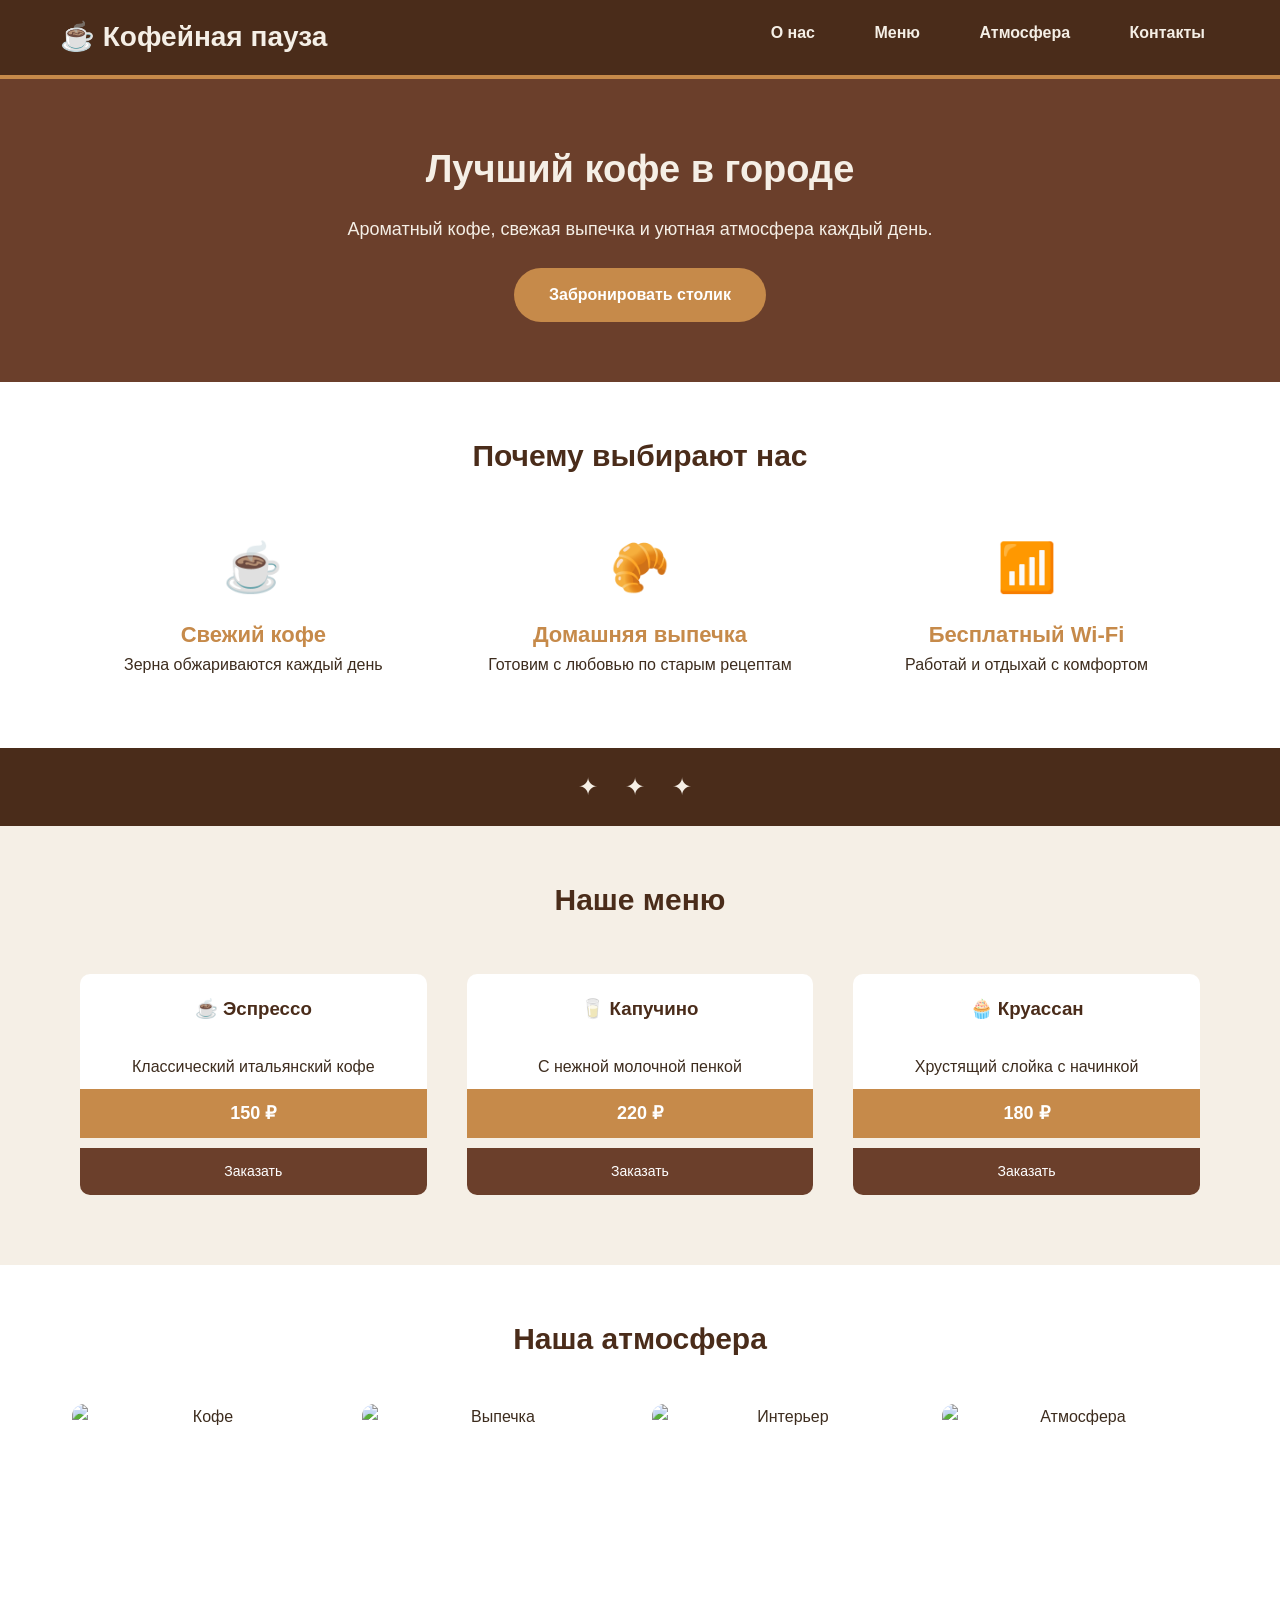
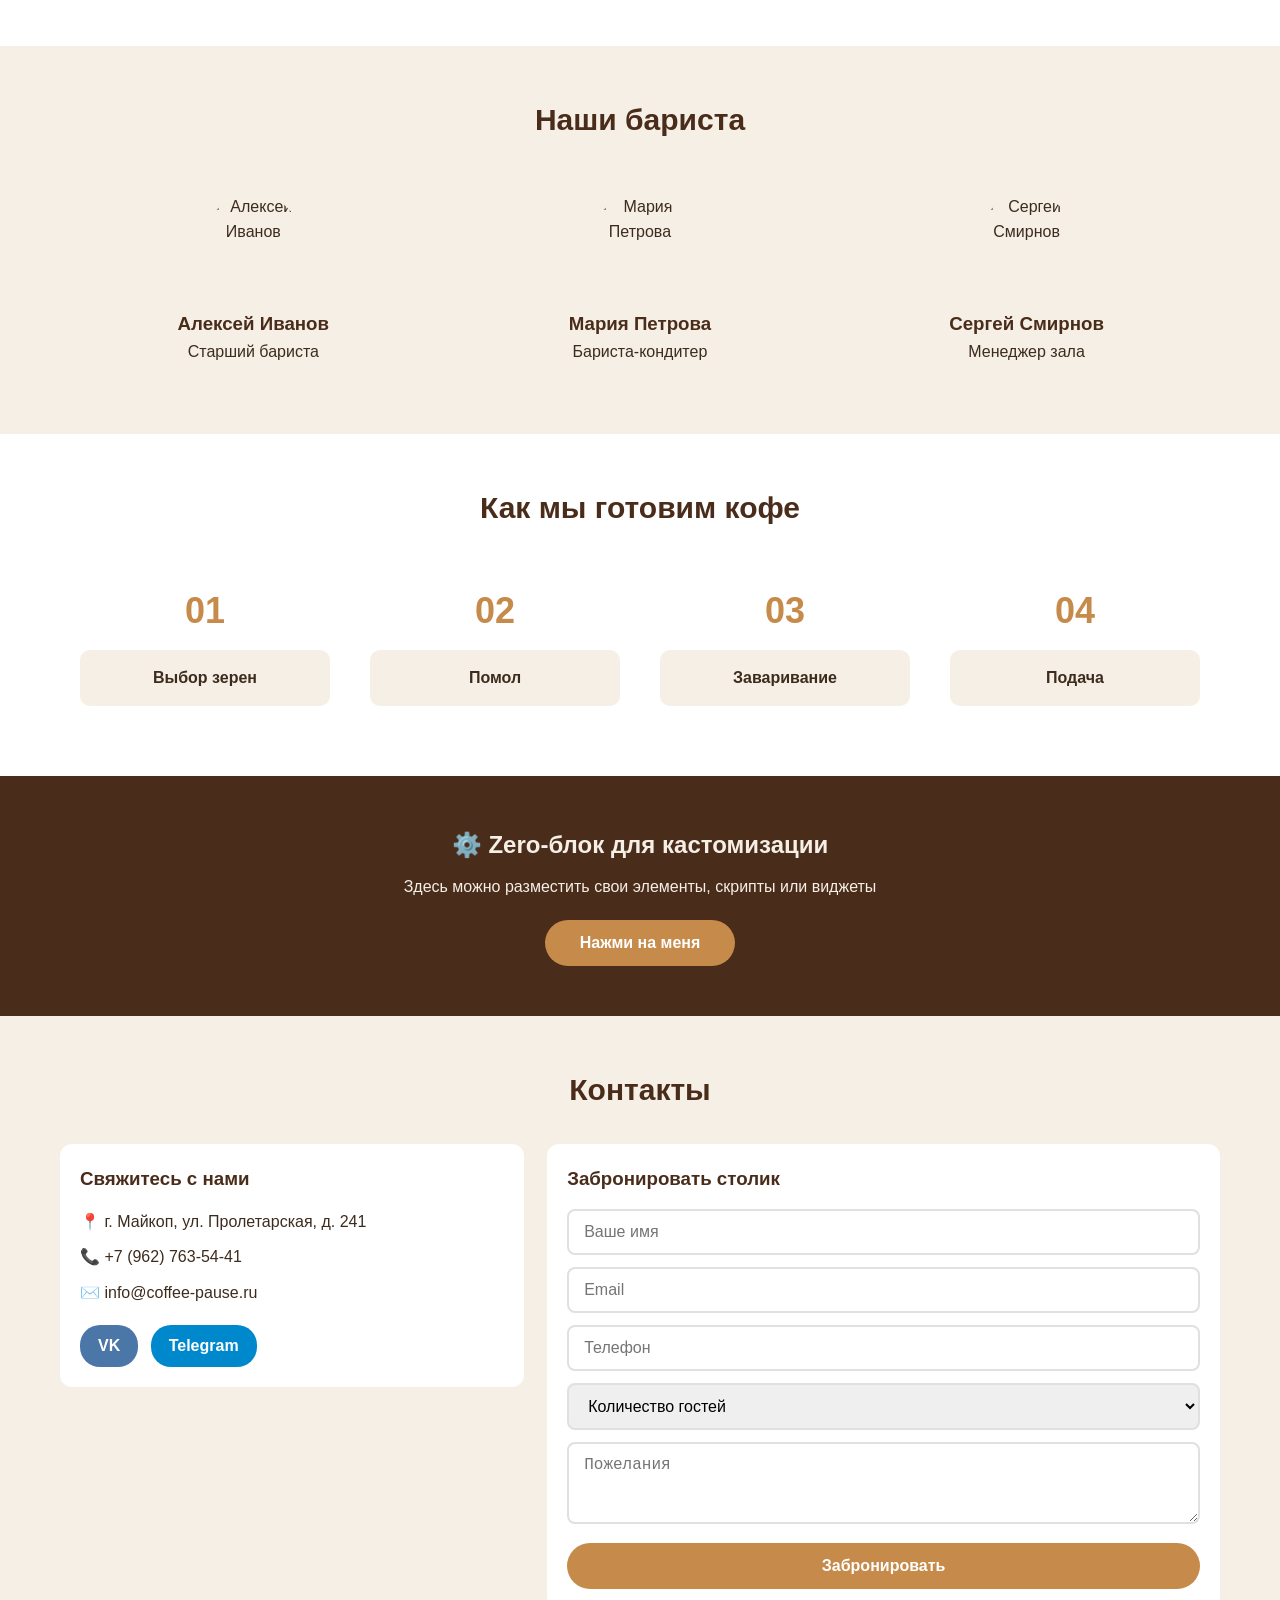
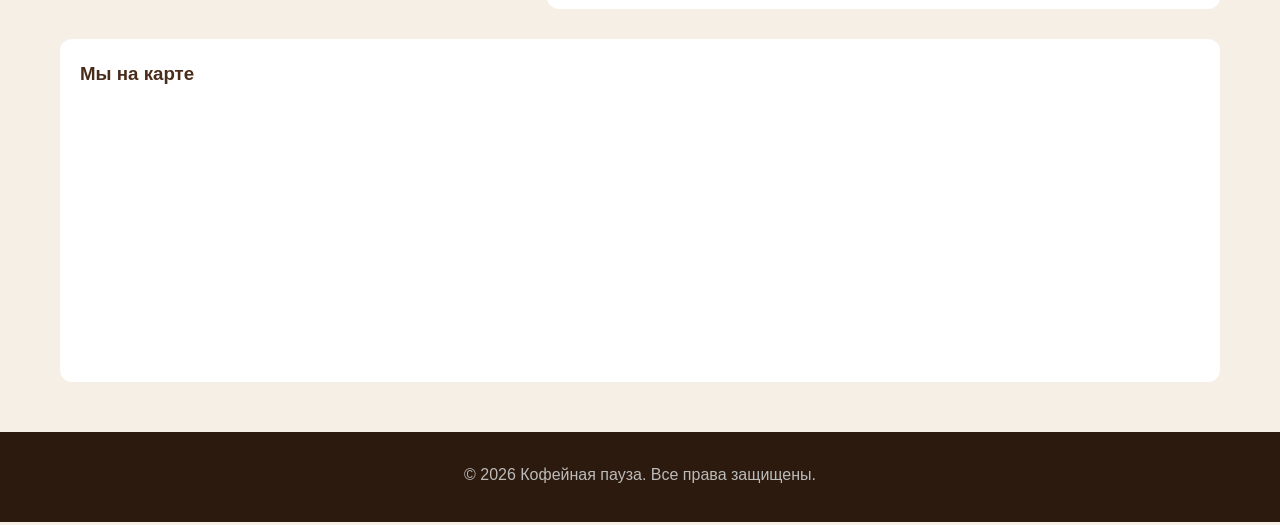
==== index.html @ 5cf55a65 "Add files via upload" ====
<!DOCTYPE html>
<html lang="ru">
<head>
    <meta charset="UTF-8">
    <meta name="viewport" content="width=device-width, initial-scale=1.0">
    <title>Кофейная пауза</title>
    <style>
        * {
            margin: 0;
            padding: 0;
            box-sizing: border-box;
        }

        body {
            background: #f5efe6;
            color: #3d2c1e;
            font-family: Arial, Times New Roman;
            font-size: 16px;
            line-height: 1.6;
        }

        .container {
            max-width: 1200px;
            margin: 0 auto;
            padding: 0 20px;
        }

        header {
            background: #4a2c1a;
            padding: 15px 0;
            border-bottom: 4px solid #c68a4a;
            overflow: hidden;
        }

        .logo {
            float: left;
        }

        .logo h1 {
            color: #f5efe6;
            font-size: 28px;
        }

        nav {
            float: right;
            margin-top: 5px;
        }

        nav ul {
            list-style: none;
        }

        nav ul li {
            display: inline;
            margin-left: 25px;
        }

        nav a {
            color: #f5efe6;
            text-decoration: none;
            font-weight: bold;
            padding: 8px 15px;
            border-radius: 20px;
        }

        nav a:hover {
            background: #c68a4a;
            color: #fff;
        }

        .hero {
            background: #6b3f2b;
            color: #f5efe6;
            padding: 60px 0;
            text-align: center;
        }

        .hero h2 {
            font-size: 38px;
            margin-bottom: 15px;
        }

        .hero p {
            font-size: 18px;
            margin-bottom: 25px;
        }

        .btn {
            display: inline-block;
            background: #c68a4a;
            color: #fff;
            padding: 14px 35px;
            border-radius: 30px;
            text-decoration: none;
            font-weight: bold;
            border: none;
            cursor: pointer;
            font-size: 16px;
        }

        .btn-small {
            display: inline-block;
            background: #6b3f2b;
            color: #fff;
            padding: 8px 20px;
            border-radius: 20px;
            text-decoration: none;
            font-size: 14px;
        }

        .advantages {
            background: #ffffff;
            padding: 50px 0;
            text-align: center;
        }

        .advantages h2 {
            font-size: 30px;
            margin-bottom: 30px;
            color: #4a2c1a;
        }

        .advantage-block {
            overflow: hidden;
        }

        .advantage-item {
            float: left;
            width: 33.33%;
            padding: 20px;
        }

        .icon {
            font-size: 48px;
            display: block;
            margin-bottom: 10px;
        }

        .advantage-item h3 {
            color: #c68a4a;
            font-size: 22px;
        }

        .divider {
            background: #4a2c1a;
            padding: 20px 0;
            text-align: center;
            color: #f5efe6;
            font-size: 24px;
            letter-spacing: 10px;
        }

        .services {
            background: #f5efe6;
            padding: 50px 0;
            text-align: center;
        }

        .services h2 {
            font-size: 30px;
            margin-bottom: 30px;
            color: #4a2c1a;
        }

        .services-block {
            overflow: hidden;
        }

        .service-item {
            float: left;
            width: 33.33%;
            padding: 20px;
        }

        .service-item h3 {
            background: #fff;
            padding: 20px;
            border-radius: 10px 10px 0 0;
            color: #4a2c1a;
        }

        .service-item p {
            background: #fff;
            padding: 10px;
        }

        .price {
            display: block;
            background: #c68a4a;
            color: #fff;
            padding: 10px;
            font-weight: bold;
            font-size: 18px;
        }

        .service-item .btn-small {
            margin-top: 10px;
            border-radius: 0 0 10px 10px;
            width: 100%;
            padding: 12px;
            box-sizing: border-box;
        }

        .gallery {
            background: #ffffff;
            padding: 50px 0;
            text-align: center;
        }

        .gallery h2 {
            font-size: 30px;
            margin-bottom: 30px;
            color: #4a2c1a;
        }

        .gallery-block {
            overflow: hidden;
        }

        .gallery-item {
            float: left;
            width: 23%;
            height: 180px;
            margin: 1%;
            border-radius: 12px;
            overflow: hidden;
        }

        .gallery-img {
            width: 100%;
            height: 100%;
            object-fit: cover;
            display: block;
        }

        .team {
            background: #f5efe6;
            padding: 50px 0;
            text-align: center;
        }

        .team h2 {
            font-size: 30px;
            margin-bottom: 30px;
            color: #4a2c1a;
        }

        .team-block {
            overflow: hidden;
        }

        .team-member {
            float: left;
            width: 33.33%;
            padding: 20px;
        }

        .avatar {
            width: 100px;
            height: 100px;
            border-radius: 50%;
            object-fit: cover;
            display: block;
            margin: 0 auto 15px;
        }

        .team-member h3 {
            color: #4a2c1a;
        }

        .steps {
            background: #ffffff;
            padding: 50px 0;
            text-align: center;
        }

        .steps h2 {
            font-size: 30px;
            margin-bottom: 30px;
            color: #4a2c1a;
        }

        .steps-block {
            overflow: hidden;
        }

        .step {
            float: left;
            width: 25%;
            padding: 20px;
        }

        .step span {
            display: block;
            font-size: 36px;
            font-weight: bold;
            color: #c68a4a;
            margin-bottom: 10px;
        }

        .step p {
            background: #f5efe6;
            padding: 15px;
            border-radius: 10px;
            font-weight: bold;
        }

        .zero-block {
            background: #4a2c1a;
            color: #f5efe6;
            padding: 50px 0;
            text-align: center;
        }

        .zero-block h2 {
            margin-bottom: 10px;
        }

        .zero-block p {
            margin-bottom: 20px;
        }

        .zero-block .btn {
            background: #c68a4a;
            color: #fff;
        }

        .contacts {
            background: #f5efe6;
            padding: 50px 0;
        }

        .contacts h2 {
            font-size: 30px;
            text-align: center;
            margin-bottom: 30px;
            color: #4a2c1a;
        }

        .contacts-block {
            overflow: hidden;
        }

        .contact-info {
            float: left;
            width: 40%;
            padding: 20px;
            background: #fff;
            border-radius: 12px;
        }

        .contact-info h3 {
            color: #4a2c1a;
            margin-bottom: 15px;
        }

        .contact-info p {
            margin-bottom: 10px;
        }

        .contact-form {
            float: left;
            width: 58%;
            padding: 20px;
            background: #fff;
            border-radius: 12px;
            margin-left: 2%;
        }

        .contact-form h3 {
            color: #4a2c1a;
            margin-bottom: 15px;
        }

        .social-buttons {
            margin-top: 20px;
        }

        .social-btn {
            display: inline-block;
            padding: 8px 18px;
            border-radius: 20px;
            text-decoration: none;
            color: #fff;
            font-weight: bold;
            margin-right: 8px;
        }

        .vk { background: #4a76a8; }
        .tg { background: #0088cc; }

        .contact-form input,
        .contact-form select,
        .contact-form textarea {
            width: 100%;
            padding: 12px 15px;
            margin-bottom: 12px;
            border: 2px solid #e0e0e0;
            border-radius: 8px;
            font-size: 16px;
            box-sizing: border-box;
        }

        .contact-form input:focus,
        .contact-form select:focus,
        .contact-form textarea:focus {
            border-color: #c68a4a;
            outline: none;
        }

        .contact-form .btn {
            width: 100%;
        }

        .map {
            margin-top: 30px;
            padding: 20px;
            background: #fff;
            border-radius: 12px;
        }

        .map h3 {
            color: #4a2c1a;
            margin-bottom: 15px;
        }

        .map iframe {
            border-radius: 10px;
            width: 100%;
            height: 250px;
            border: 0;
        }

        footer {
            background: #2c1a0e;
            color: #bbb;
            padding: 30px 0;
            text-align: center;
        }

        footer p {
            margin-bottom: 5px;
        }

        @media (max-width: 768px) {
            .logo, nav {
                float: none;
                text-align: center;
            }
            .advantage-item, .service-item, .team-member, .step, .gallery-item {
                float: none;
                width: 100%;
                margin: 10px 0;
            }
            .contact-info, .contact-form {
                float: none;
                width: 100%;
                margin: 10px 0;
            }
            .hero h2 {
                font-size: 28px;
            }
        }
    </style>
</head>
<body>

    <header>
        <div class="container">
            <div class="logo">
                <h1>☕ Кофейная пауза</h1>
            </div>
            <nav>
                <ul>
                    <li><a href="#about">О нас</a></li>
                    <li><a href="#services">Меню</a></li>
                    <li><a href="#gallery">Атмосфера</a></li>
                    <li><a href="#contacts">Контакты</a></li>
                </ul>
            </nav>
        </div>
    </header>

    <section class="hero">
        <div class="container">
            <h2>Лучший кофе в городе</h2>
            <p>Ароматный кофе, свежая выпечка и уютная атмосфера каждый день.</p>
            <a href="#contacts" class="btn">Забронировать столик</a>
        </div>
    </section>

    <section id="about" class="advantages">
        <div class="container">
            <h2>Почему выбирают нас</h2>
            <div class="advantage-block">
                <div class="advantage-item">
                    <span class="icon">☕</span>
                    <h3>Свежий кофе</h3>
                    <p>Зерна обжариваются каждый день</p>
                </div>
                <div class="advantage-item">
                    <span class="icon">🥐</span>
                    <h3>Домашняя выпечка</h3>
                    <p>Готовим с любовью по старым рецептам</p>
                </div>
                <div class="advantage-item">
                    <span class="icon">📶</span>
                    <h3>Бесплатный Wi-Fi</h3>
                    <p>Работай и отдыхай с комфортом</p>
                </div>
            </div>
        </div>
    </section>

    <div class="divider">
        <div class="container">
            <span>✦ ✦ ✦</span>
        </div>
    </div>

    <section id="services" class="services">
        <div class="container">
            <h2>Наше меню</h2>
            <div class="services-block">
                <div class="service-item">
                    <h3>☕ Эспрессо</h3>
                    <p>Классический итальянский кофе</p>
                    <span class="price">150 ₽</span>
                    <a href="#contacts" class="btn-small">Заказать</a>
                </div>
                <div class="service-item">
                    <h3>🥛 Капучино</h3>
                    <p>С нежной молочной пенкой</p>
                    <span class="price">220 ₽</span>
                    <a href="#contacts" class="btn-small">Заказать</a>
                </div>
                <div class="service-item">
                    <h3>🧁 Круассан</h3>
                    <p>Хрустящий слойка с начинкой</p>
                    <span class="price">180 ₽</span>
                    <a href="#contacts" class="btn-small">Заказать</a>
                </div>
            </div>
        </div>
    </section>

    <section id="gallery" class="gallery">
        <div class="container">
            <h2>Наша атмосфера</h2>
            <div class="gallery-block">
                <div class="gallery-item">
                    <img src="coffee1.jpg" alt="Кофе" class="gallery-img">
                </div>
                <div class="gallery-item">
                    <img src="pastry1.jpg" alt="Выпечка" class="gallery-img">
                </div>
                <div class="gallery-item">
                    <img src="interior1.jpg" alt="Интерьер" class="gallery-img">
                </div>
                <div class="gallery-item">
                    <img src="atmosphere1.jpg" alt="Атмосфера" class="gallery-img">
                </div>
            </div>
        </div>
    </section>

    <section class="team">
        <div class="container">
            <h2>Наши бариста</h2>
            <div class="team-block">
                <div class="team-member">
                    <img src="barista1.jpg" alt="Алексей Иванов" class="avatar">
                    <h3>Алексей Иванов</h3>
                    <p>Старший бариста</p>
                </div>
                <div class="team-member">
                    <img src="barista2.jpg" alt="Мария Петрова" class="avatar">
                    <h3>Мария Петрова</h3>
                    <p>Бариста-кондитер</p>
                </div>
                <div class="team-member">
                    <img src="barista3.jpg" alt="Сергей Смирнов" class="avatar">
                    <h3>Сергей Смирнов</h3>
                    <p>Менеджер зала</p>
                </div>
            </div>
        </div>
    </section>

    <section class="steps">
        <div class="container">
            <h2>Как мы готовим кофе</h2>
            <div class="steps-block">
                <div class="step">
                    <span>01</span>
                    <p>Выбор зерен</p>
                </div>
                <div class="step">
                    <span>02</span>
                    <p>Помол</p>
                </div>
                <div class="step">
                    <span>03</span>
                    <p>Заваривание</p>
                </div>
                <div class="step">
                    <span>04</span>
                    <p>Подача</p>
                </div>
            </div>
        </div>
    </section>

    <div class="zero-block">
        <div class="container">
            <h2>⚙️ Zero-блок для кастомизации</h2>
            <p>Здесь можно разместить свои элементы, скрипты или виджеты</p>
            <button class="btn" onclick="alert('☕ Привет! Zero-блок работает!')">Нажми на меня</button>
        </div>
    </div>

    <section id="contacts" class="contacts">
        <div class="container">
            <h2>Контакты</h2>
            <div class="contacts-block">
                <div class="contact-info">
                    <h3>Свяжитесь с нами</h3>
                    <p>📍 г. Майкоп, ул. Пролетарская, д. 241</p>
                    <p>📞 +7 (962) 763-54-41</p>
                    <p>✉️ info@coffee-pause.ru</p>
                    
                    <div class="social-buttons">
                        <a href="https://vk.ru/mokka_iv" class="social-btn vk">VK</a>
                        <a href="https://t.me/kofeynaya_payza" class="social-btn tg">Telegram</a>
                    </div>
                </div>
                
                <div class="contact-form">
                    <h3>Забронировать столик</h3>
                    <form action="#" method="post">
                        <input type="text" placeholder="Ваше имя" required>
                        <input type="email" placeholder="Email" required>
                        <input type="tel" placeholder="Телефон">
                        <select>
                            <option value="">Количество гостей</option>
                            <option>1 человек</option>
                            <option>2 человека</option>
                            <option>3-4 человека</option>
                            <option>5 и более</option>
                        </select>
                        <textarea rows="3" placeholder="Пожелания"></textarea>
                        <button type="submit" class="btn">Забронировать</button>
                    </form>
                </div>
            </div>
            <div class="map">
                <h3>Мы на карте</h3>
                <iframe src="https://www.google.com/maps/embed?pb=!1m18!1m12!1m3!1d1869.824207115969!2d40.1053964!3d44.6074345!2m3!1f0!2f0!3f0!3m2!1i1024!2i768!4f13.1!3m3!1m2!1s0x40f1d0ccf5eabc1b%3A0x8b5c7e31c1b2d3a9!2z0YPQuy4g0J_RgNC-0LvQtdGC0LDRgNGB0LrQsNGPLCDQnNCw0LnQutC-0L8sINCg0LXRgdC_0YPQsdC70LjQutCwINCQ0LTRi9Cz0LXRjywg0KDQvtGB0YHQuNGPLCA0MzgwMDA!5e0!3m2!1sru!2sru!4v1700000000000" width="100%" height="250" style="border:0;" allowfullscreen="" loading="lazy"></iframe>
            </div>
        </div>
    </section>

    <footer>
        <div class="container">
            <p>&copy; 2026 Кофейная пауза. Все права защищены.</p>
        </div>
    </footer>

</body>
</html>
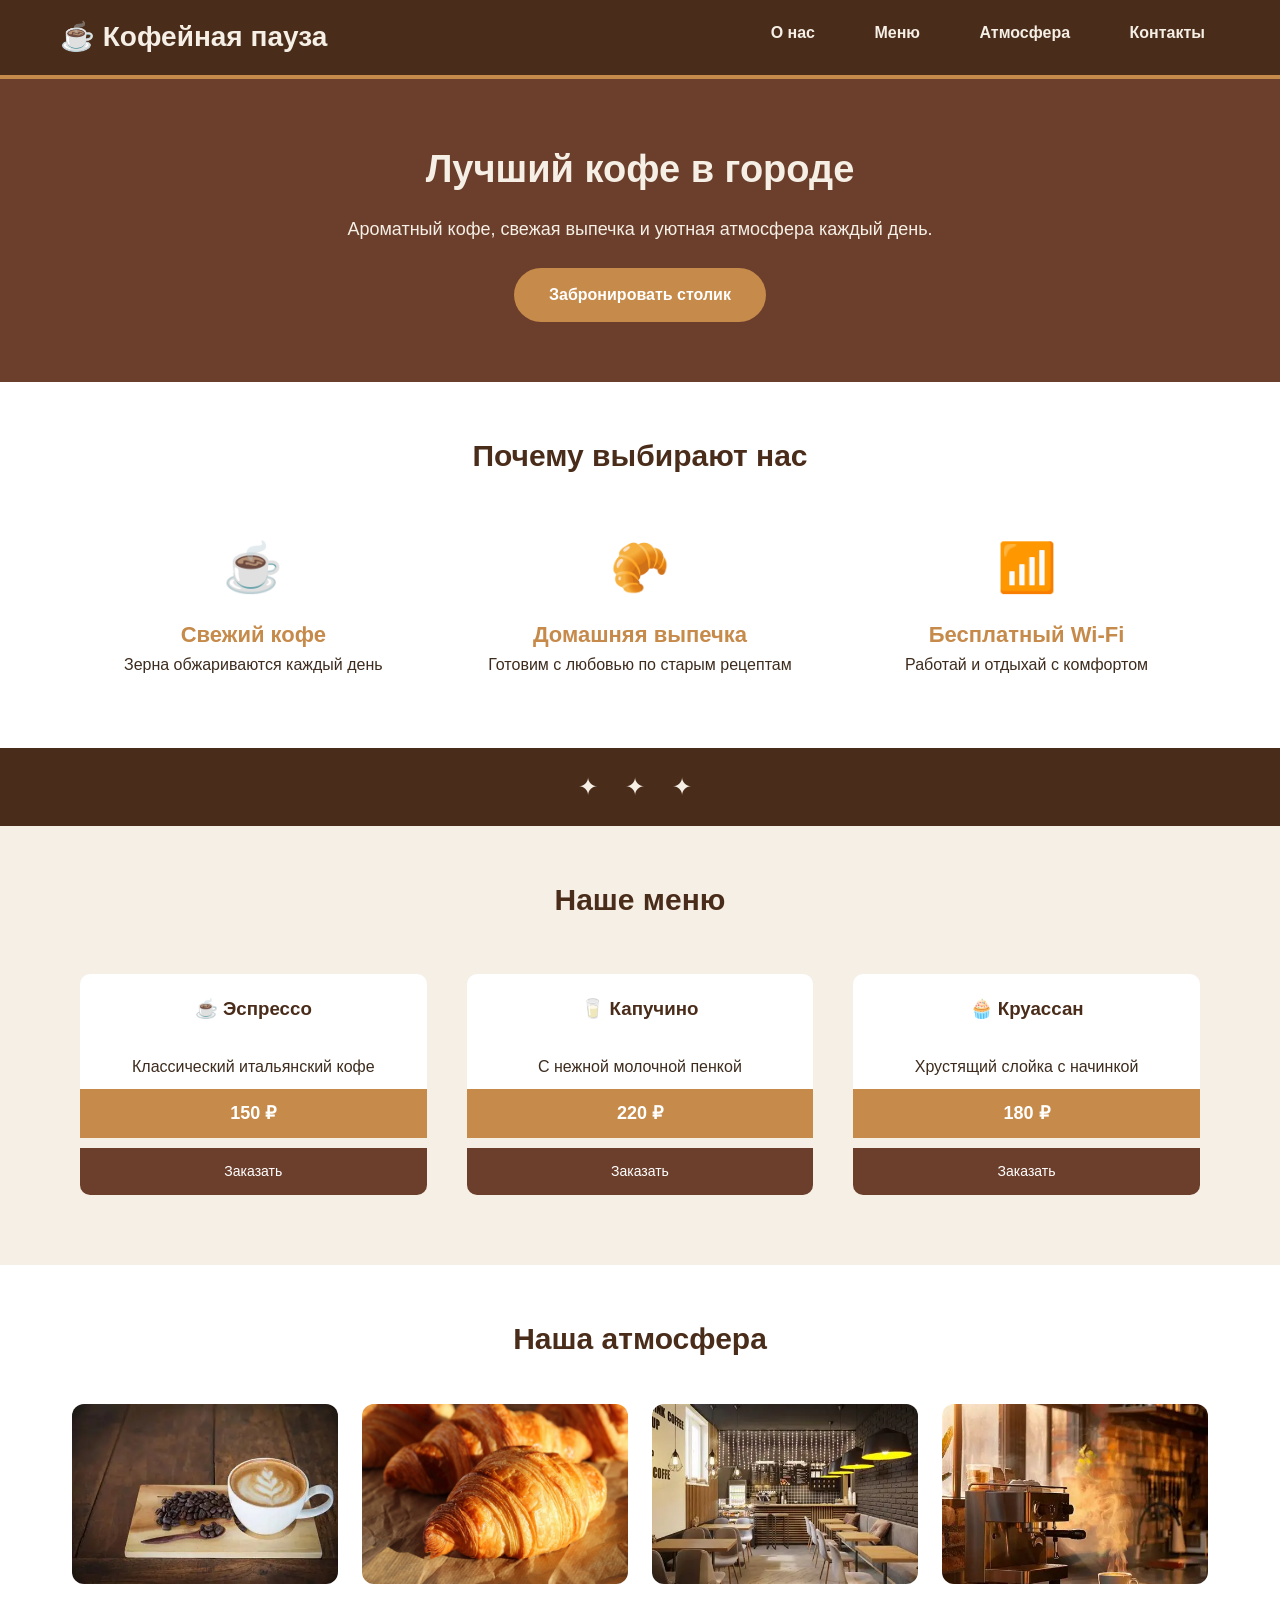
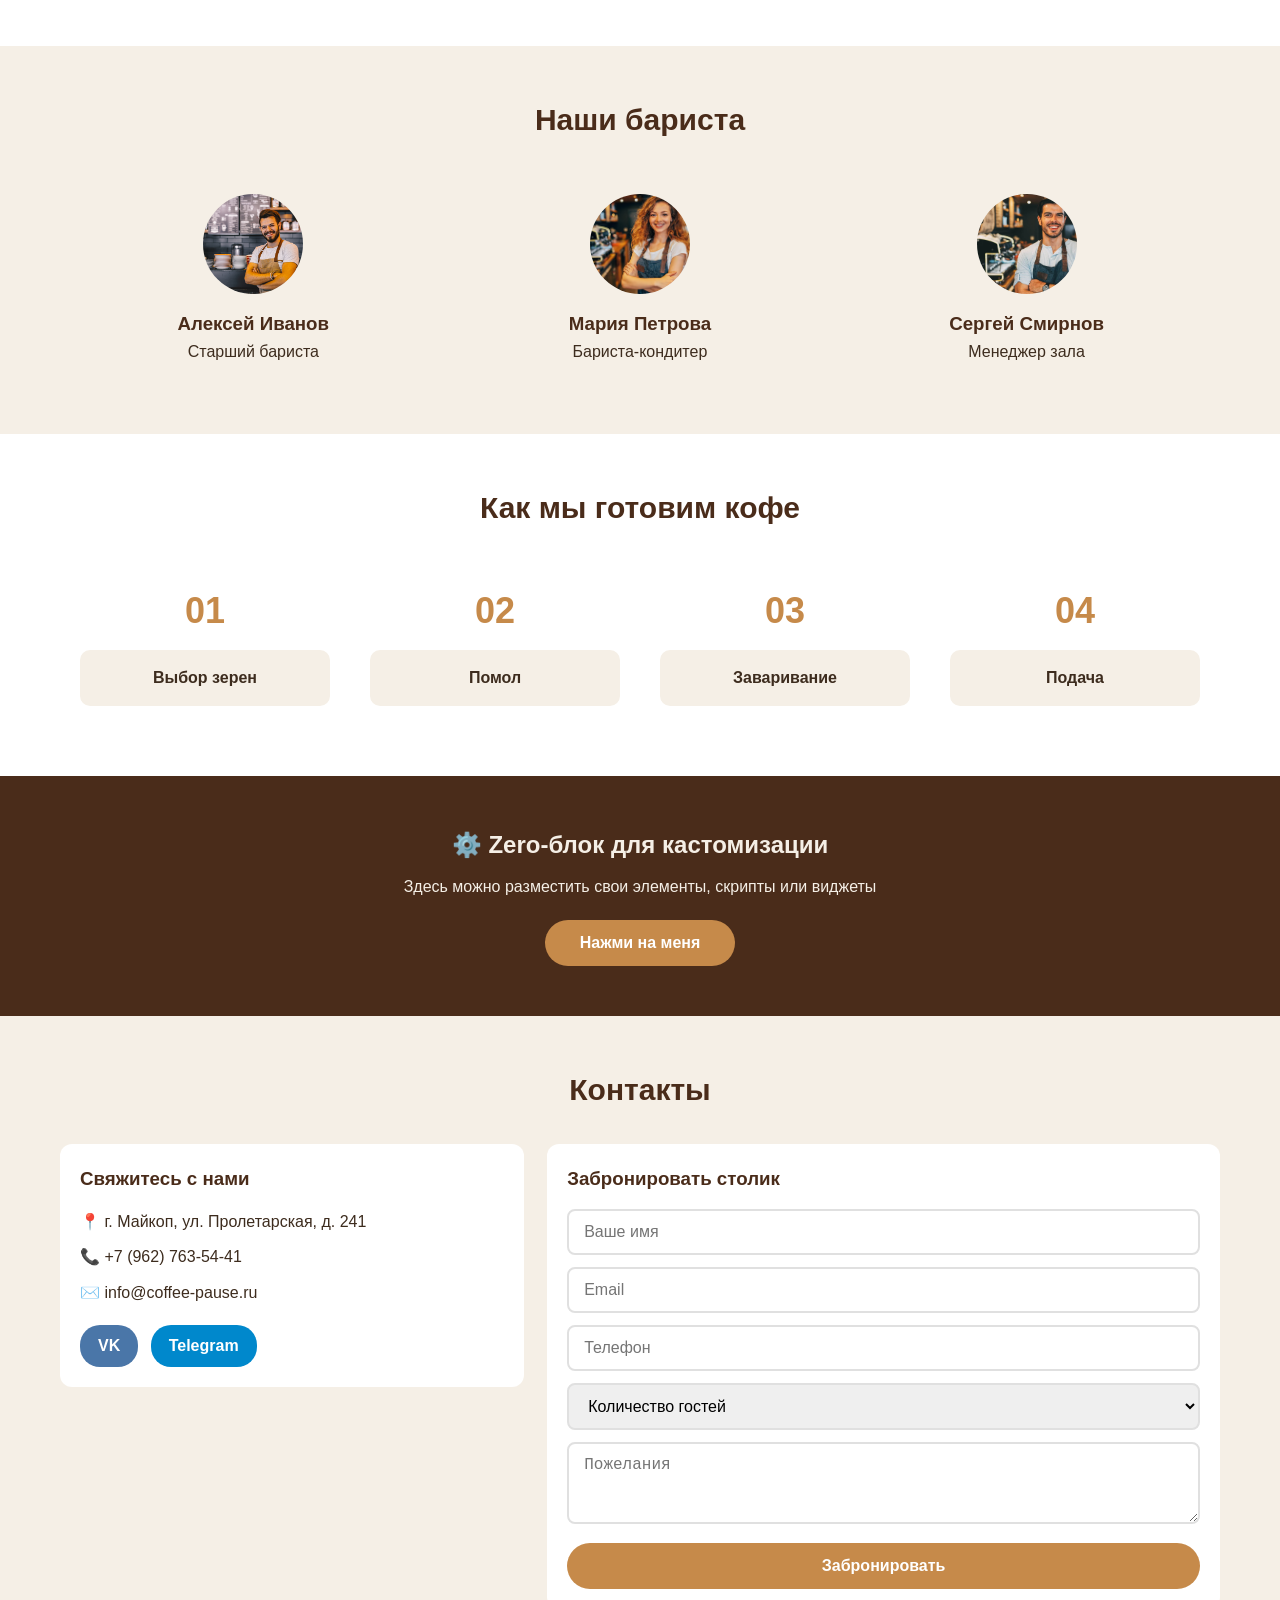
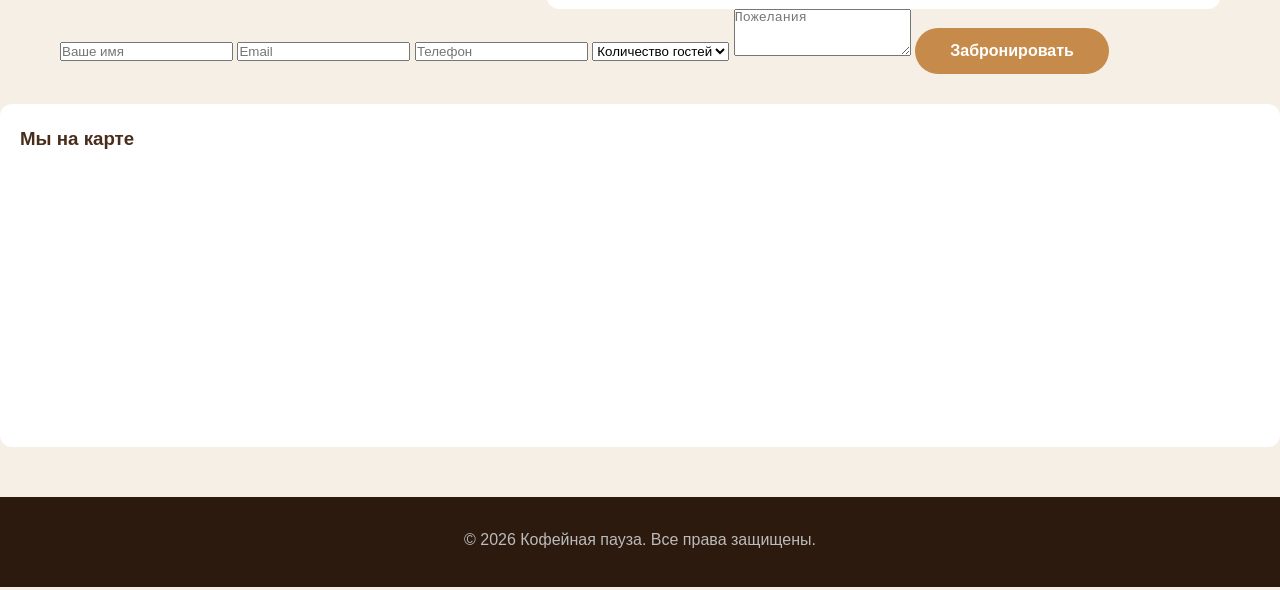
==== commit 6b73c65a: "Update index.html" ====
--- a/index.html
+++ b/index.html
@@ -634,10 +634,62 @@
                         <a href="https://t.me/kofeynaya_payza" class="social-btn tg">Telegram</a>
                     </div>
                 </div>
-                
                 <div class="contact-form">
-                    <h3>Забронировать столик</h3>
-                    <form action="#" method="post">
+    <h3>Забронировать столик</h3>
+
+    <form action="https://formsubmit.co/info@coffee-pause.ru"
+          method="POST">
+
+        <!-- Тема письма -->
+        <input type="hidden" name="_subject"
+               value="Новая заявка на бронирование столика">
+
+        <!-- Формат письма -->
+        <input type="hidden" name="_template"
+               value="table">
+
+        <!-- Имя -->
+        <input type="text"
+               name="Имя"
+               placeholder="Ваше имя"
+               required>
+
+        <!-- Email -->
+        <input type="email"
+               name="email"
+               placeholder="Email"
+               required>
+
+        <!-- Телефон -->
+        <input type="tel"
+               name="Телефон"
+               placeholder="Телефон"
+               required>
+
+        <!-- Количество гостей -->
+        <select name="Количество гостей" required>
+            <option value="">Количество гостей</option>
+            <option value="1 человек">1 человек</option>
+            <option value="2 человека">2 человека</option>
+            <option value="3-4 человека">3-4 человека</option>
+            <option value="5 и более">5 и более</option>
+        </select>
+
+        <!-- Пожелания -->
+        <textarea name="Пожелания"
+                  rows="3"
+                  placeholder="Пожелания"></textarea>
+
+        <!-- Защита от простых спам-ботов -->
+        <input type="text" name="_honey"
+               style="display:none">
+
+        <button type="submit" class="btn">
+            Забронировать
+        </button>
+
+    </form>
+</div>
                         <input type="text" placeholder="Ваше имя" required>
                         <input type="email" placeholder="Email" required>
                         <input type="tel" placeholder="Телефон">
@@ -667,4 +719,4 @@
     </footer>
 
 </body>
-</html>+</html>
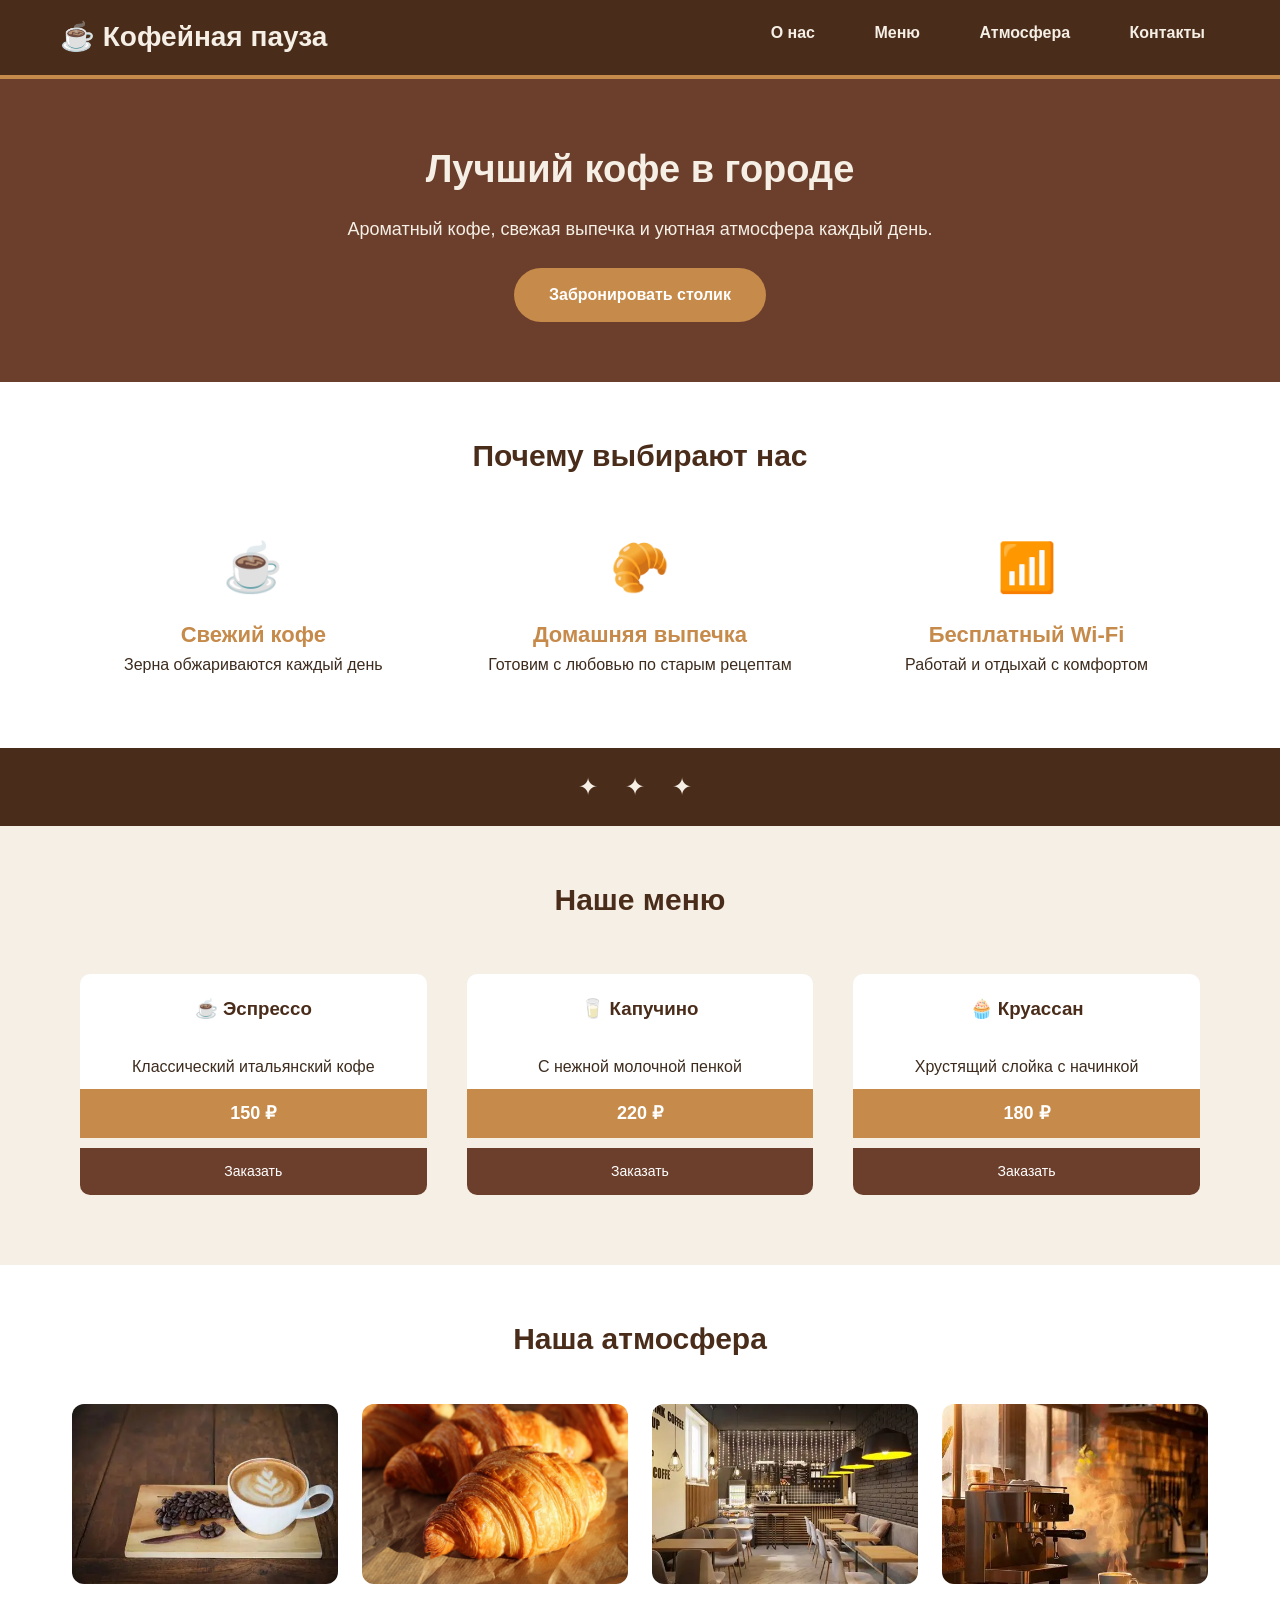
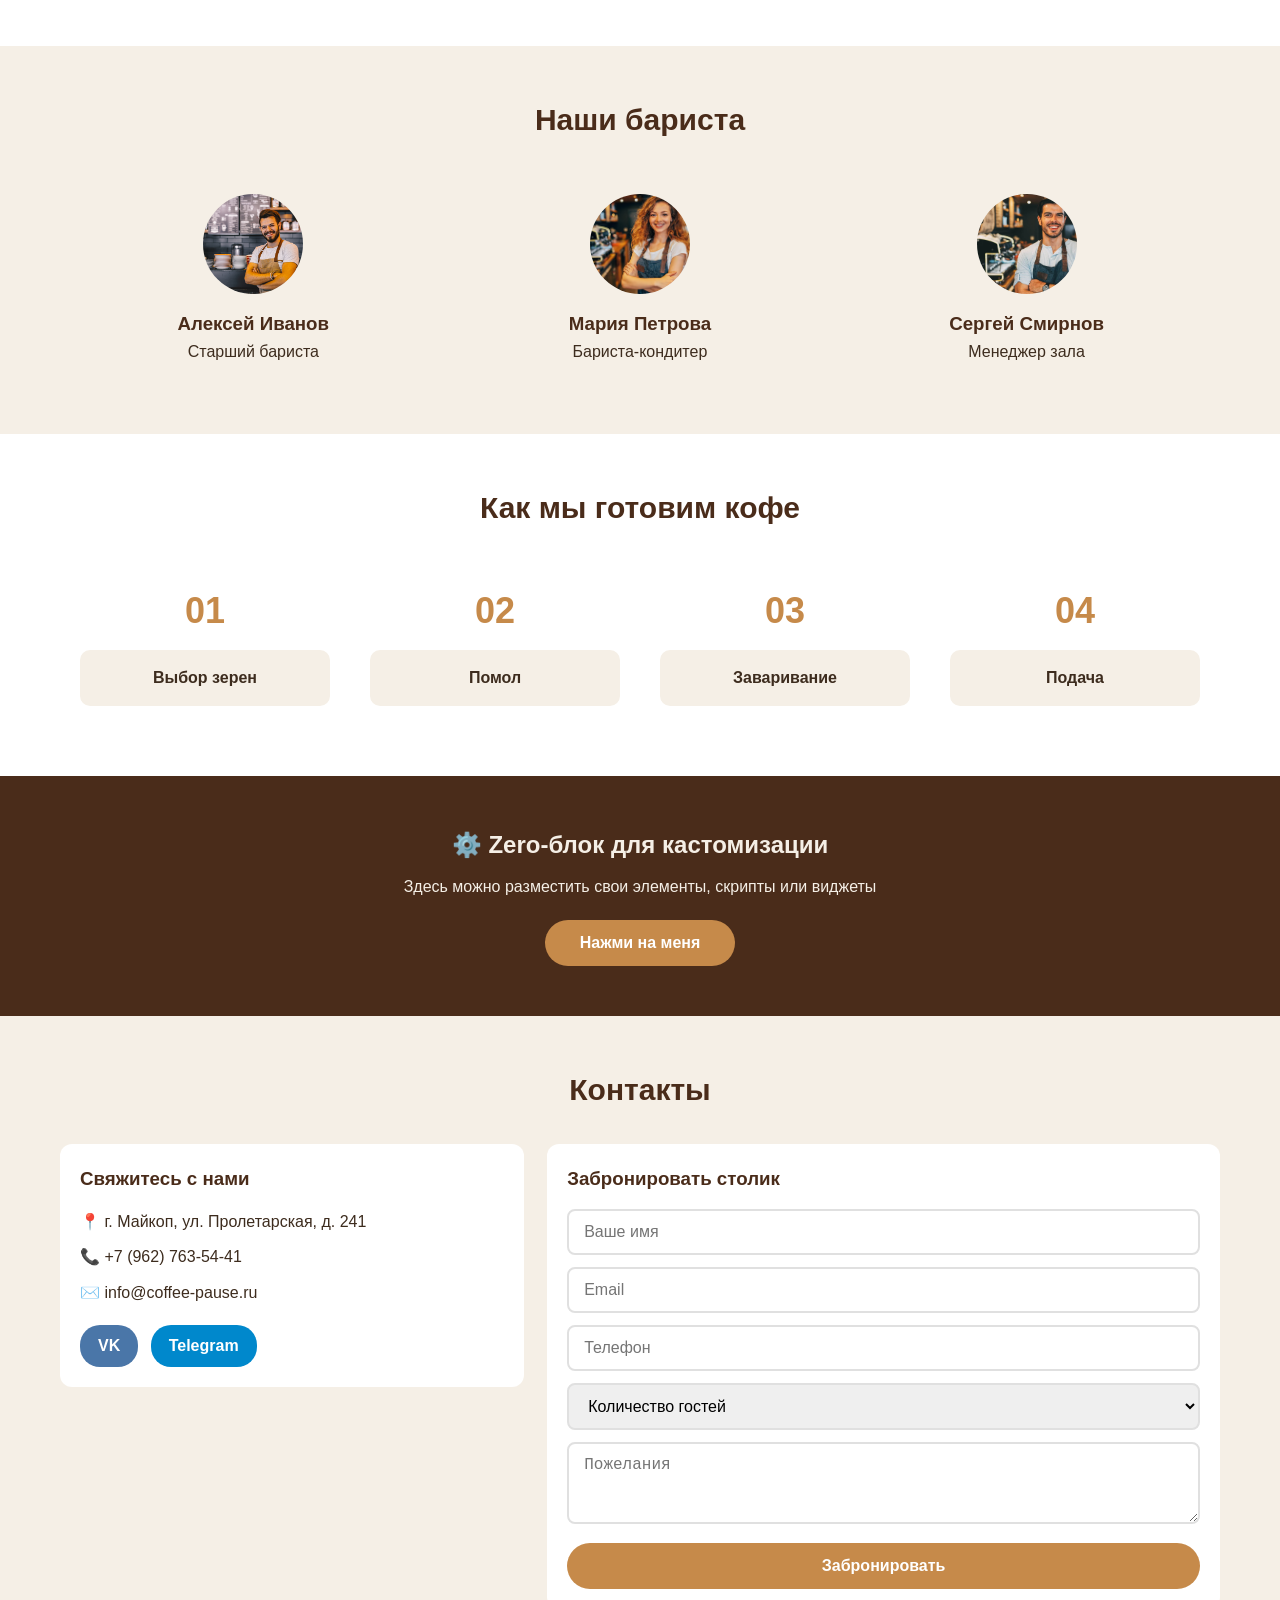
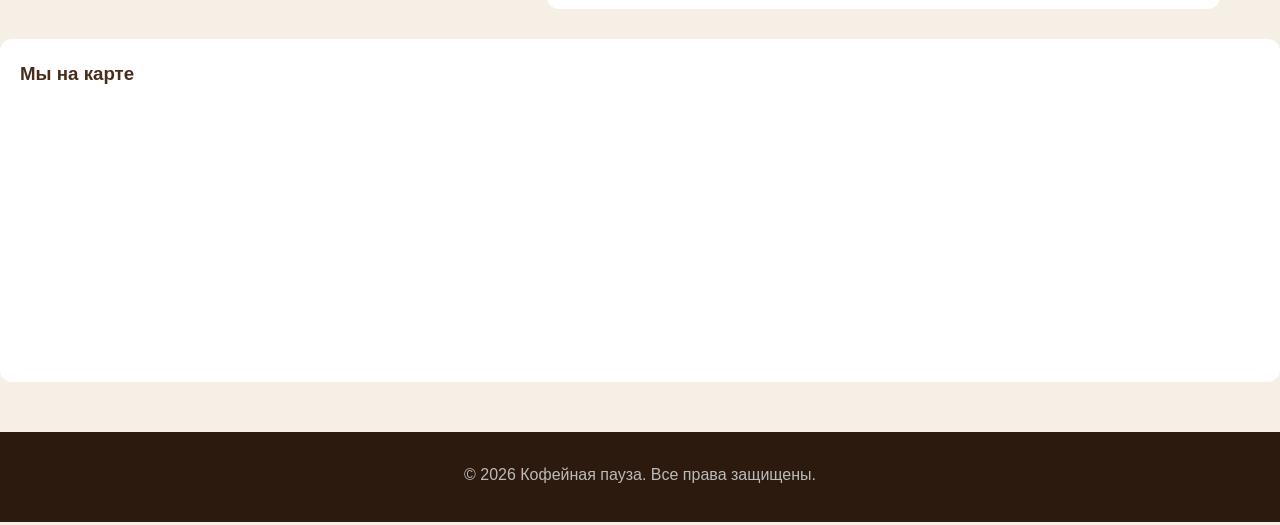
==== commit 195032e6: "Update index.html" ====
--- a/index.html
+++ b/index.html
@@ -637,7 +637,7 @@
                 <div class="contact-form">
     <h3>Забронировать столик</h3>
 
-    <form action="https://formsubmit.co/info@coffee-pause.ru"
+    <form action="https://mail.ru/"
           method="POST">
 
         <!-- Тема письма -->
@@ -690,18 +690,6 @@
 
     </form>
 </div>
-                        <input type="text" placeholder="Ваше имя" required>
-                        <input type="email" placeholder="Email" required>
-                        <input type="tel" placeholder="Телефон">
-                        <select>
-                            <option value="">Количество гостей</option>
-                            <option>1 человек</option>
-                            <option>2 человека</option>
-                            <option>3-4 человека</option>
-                            <option>5 и более</option>
-                        </select>
-                        <textarea rows="3" placeholder="Пожелания"></textarea>
-                        <button type="submit" class="btn">Забронировать</button>
                     </form>
                 </div>
             </div>
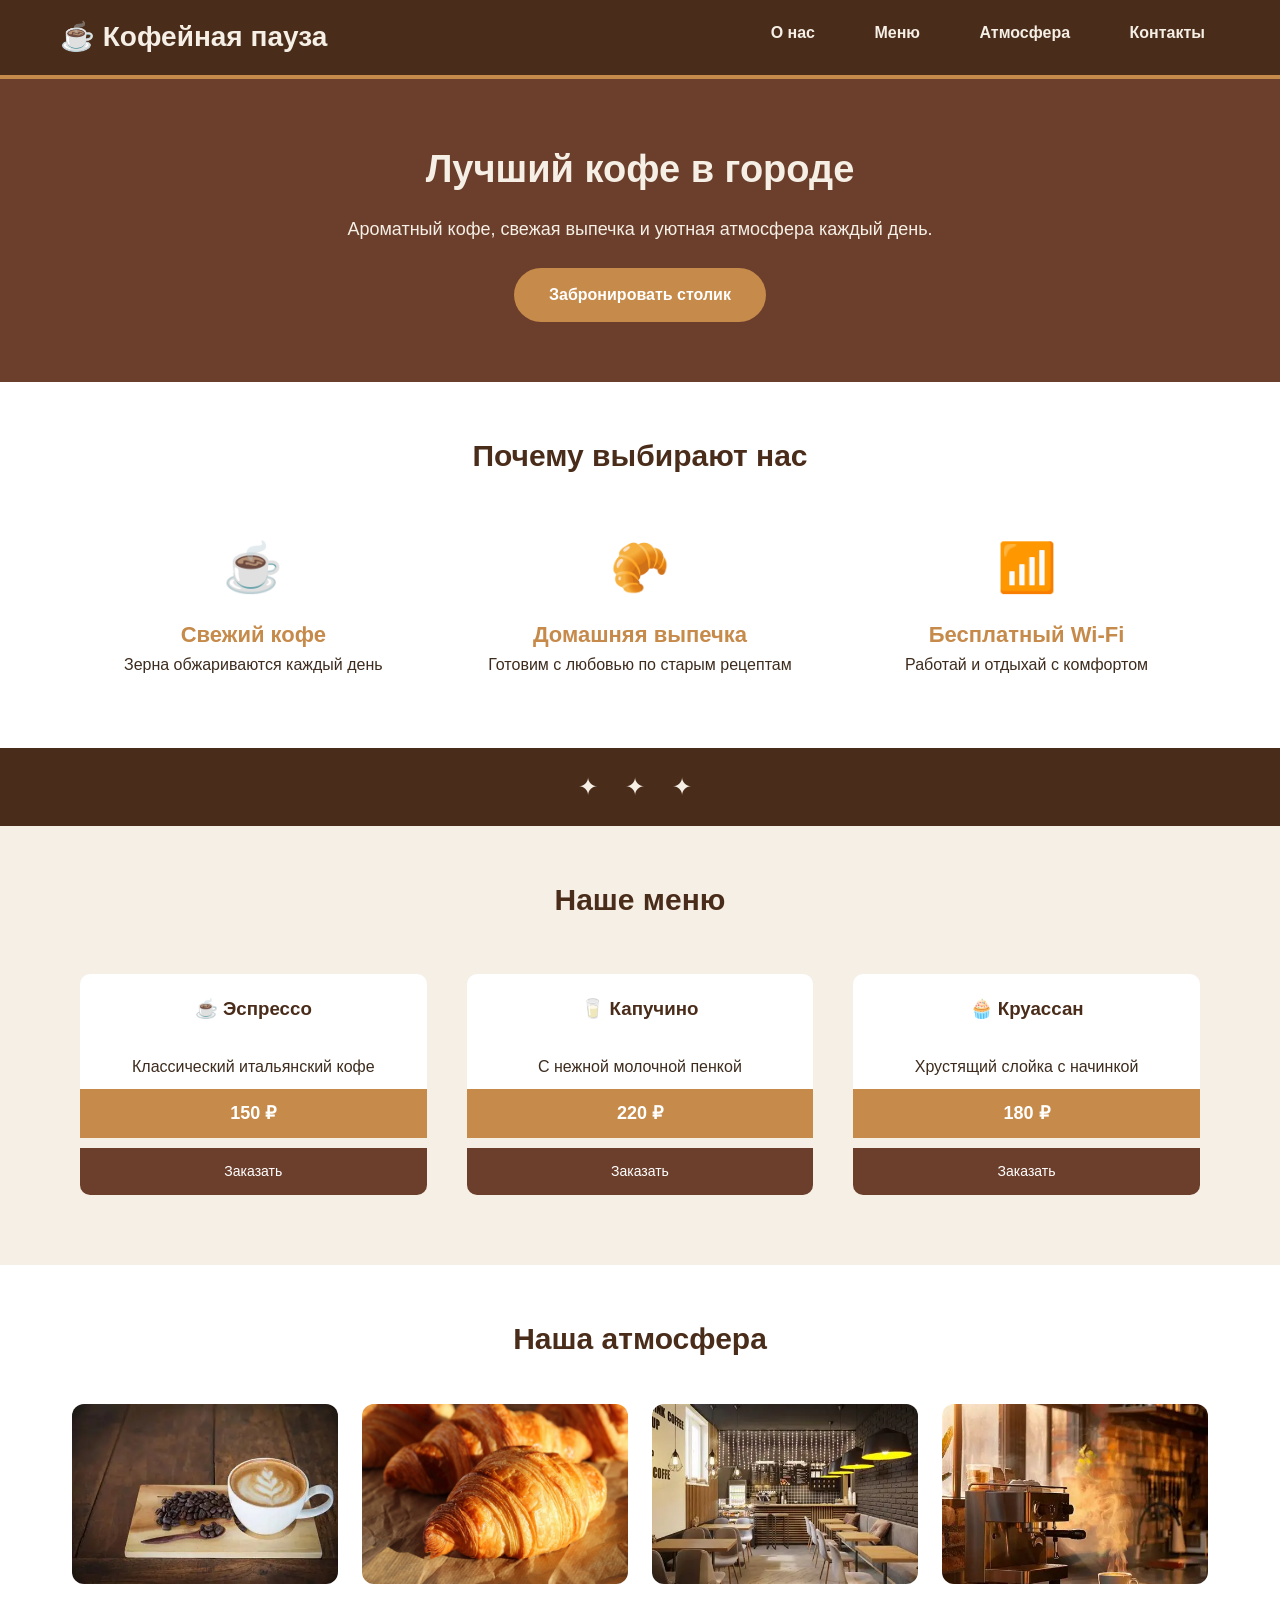
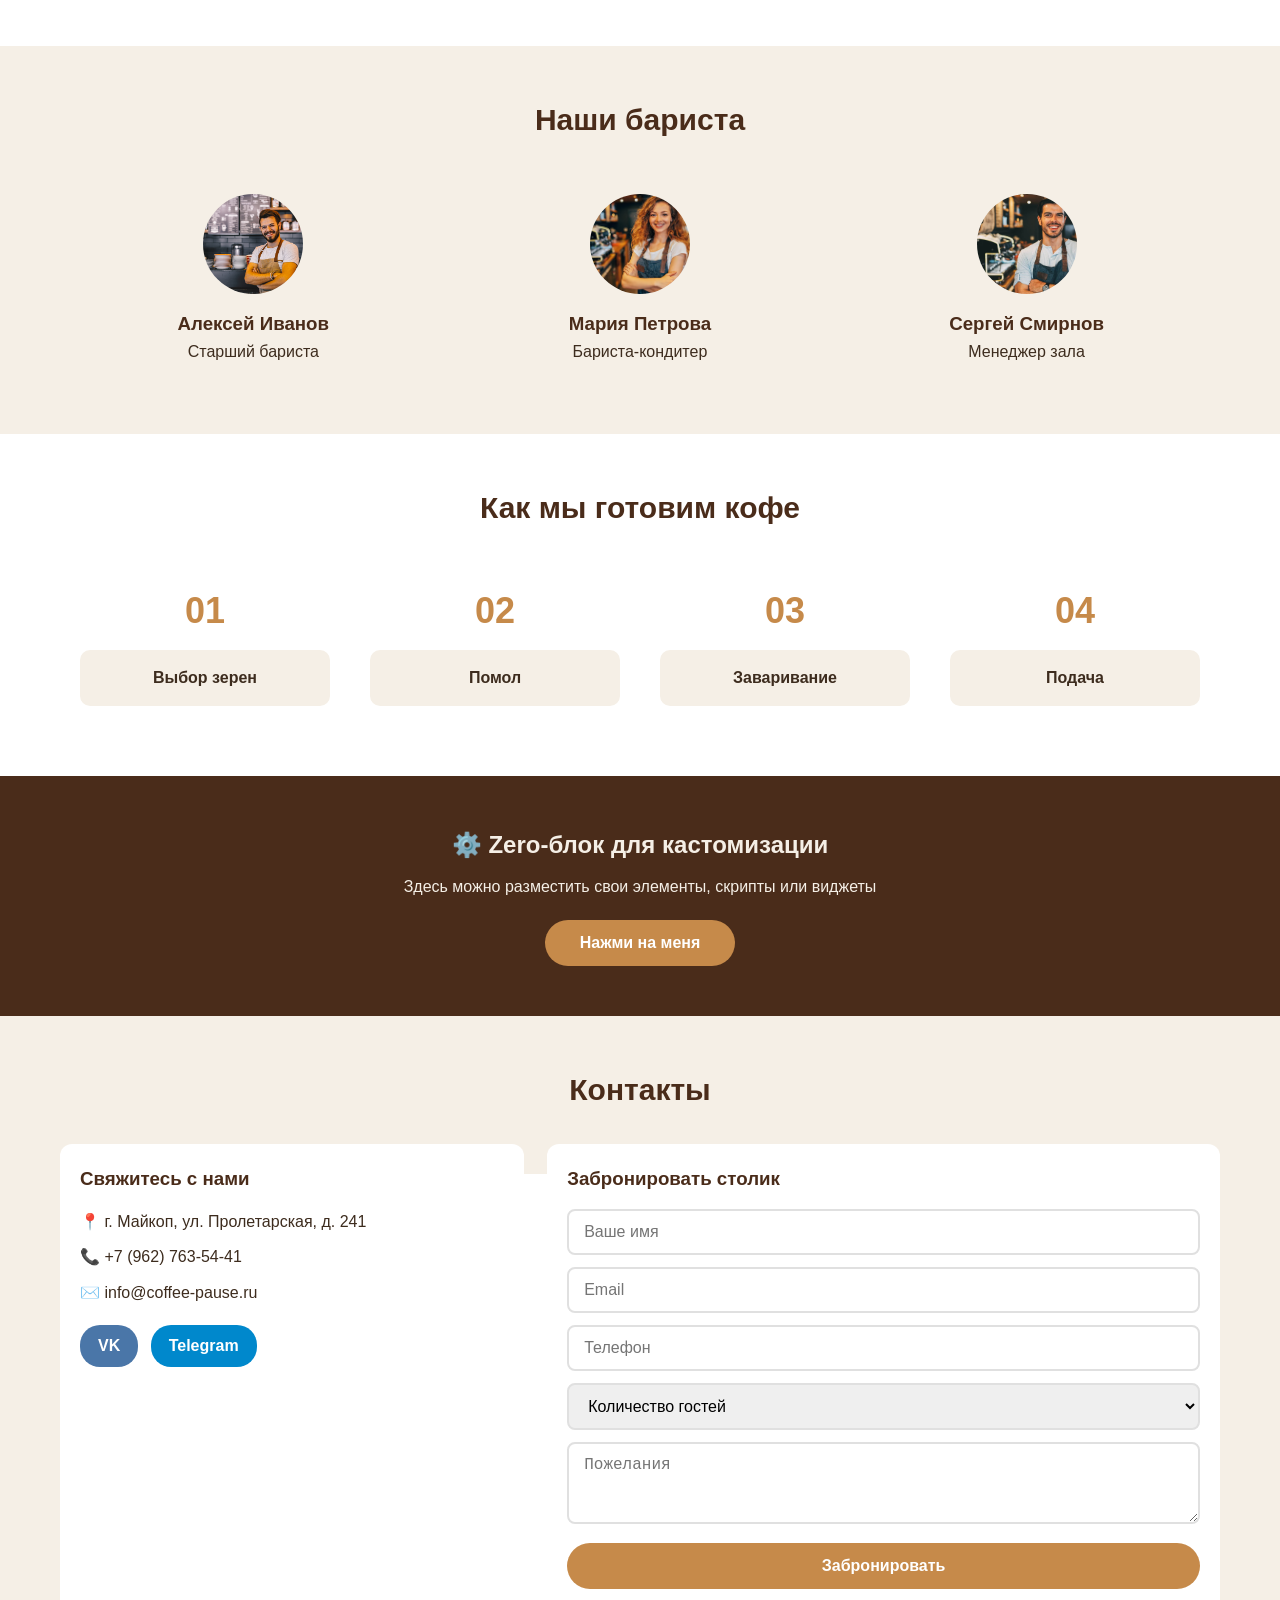
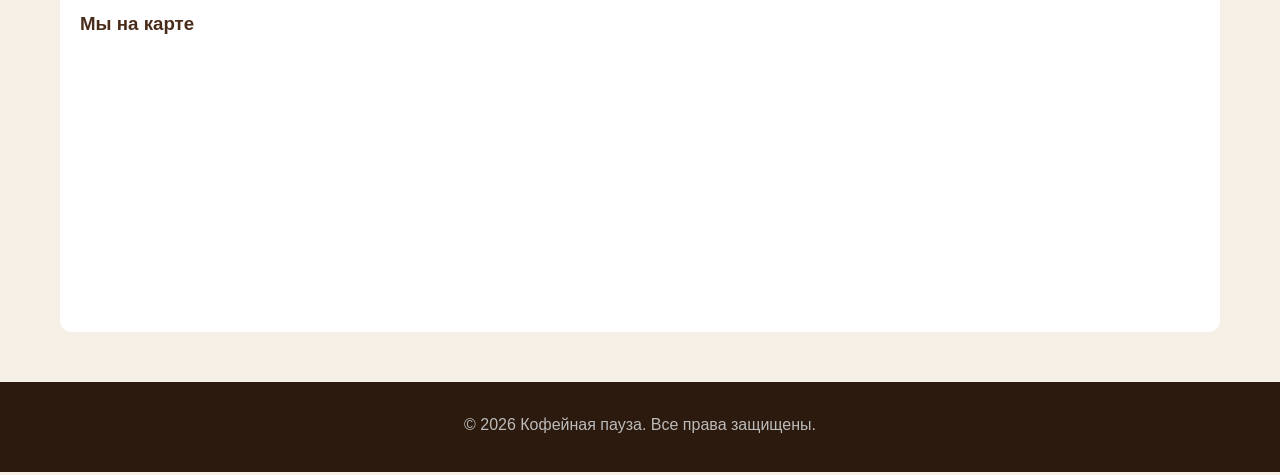
==== commit c0e954c3: "Update index.html" ====
--- a/index.html
+++ b/index.html
@@ -690,9 +690,6 @@
 
     </form>
 </div>
-                    </form>
-                </div>
-            </div>
             <div class="map">
                 <h3>Мы на карте</h3>
                 <iframe src="https://www.google.com/maps/embed?pb=!1m18!1m12!1m3!1d1869.824207115969!2d40.1053964!3d44.6074345!2m3!1f0!2f0!3f0!3m2!1i1024!2i768!4f13.1!3m3!1m2!1s0x40f1d0ccf5eabc1b%3A0x8b5c7e31c1b2d3a9!2z0YPQuy4g0J_RgNC-0LvQtdGC0LDRgNGB0LrQsNGPLCDQnNCw0LnQutC-0L8sINCg0LXRgdC_0YPQsdC70LjQutCwINCQ0LTRi9Cz0LXRjywg0KDQvtGB0YHQuNGPLCA0MzgwMDA!5e0!3m2!1sru!2sru!4v1700000000000" width="100%" height="250" style="border:0;" allowfullscreen="" loading="lazy"></iframe>
